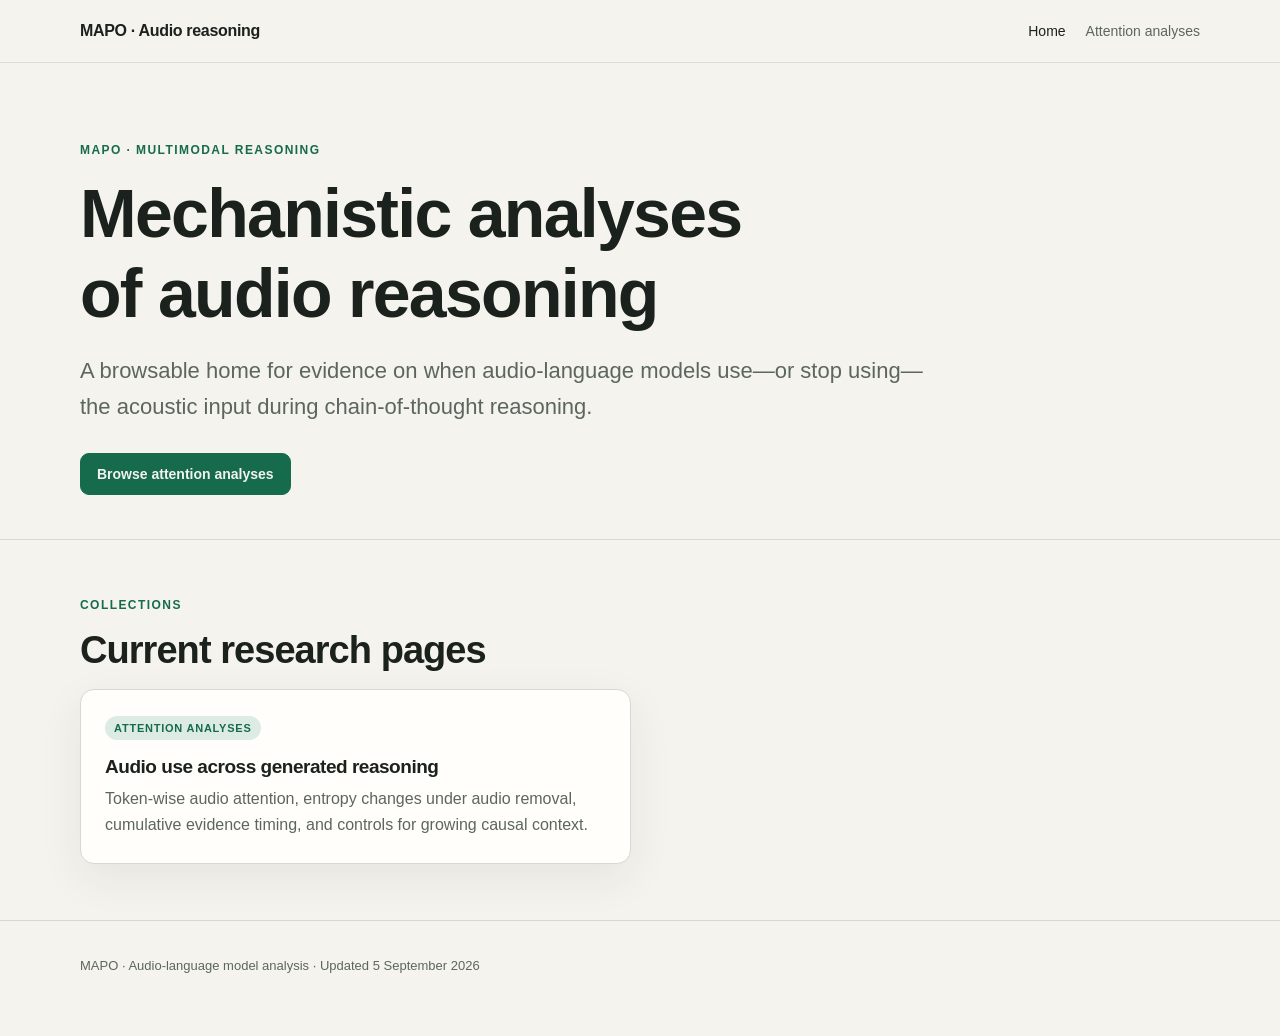
==== index.html @ 3728f75b "Publish audio attention normalization analysis" ====
<!doctype html>
<html lang="en">
<head>
  <meta charset="utf-8">
  <meta name="viewport" content="width=device-width, initial-scale=1">
  <meta name="description" content="MAPO research pages on audio attention, entropy, and modality retention in reasoning models.">
  <title>MAPO · Audio reasoning analyses</title>
  <link rel="stylesheet" href="assets/site.css">
</head>
<body>
  <nav class="site-nav" aria-label="Primary navigation">
    <div class="nav-inner">
      <a class="brand" href="index.html">MAPO · Audio reasoning</a>
      <div class="nav-links">
        <a href="index.html" aria-current="page">Home</a>
        <a href="attention/">Attention analyses</a>
      </div>
    </div>
  </nav>
  <main>
    <header class="hero">
      <div class="container">
        <p class="eyebrow">MAPO · Multimodal reasoning</p>
        <h1>Mechanistic analyses of audio reasoning</h1>
        <p class="lede">A browsable home for evidence on when audio-language models use—or stop using—the acoustic input during chain-of-thought reasoning.</p>
        <div class="button-row"><a class="button primary" href="attention/">Browse attention analyses</a></div>
      </div>
    </header>
    <section class="section">
      <div class="container">
        <p class="eyebrow">Collections</p>
        <h2>Current research pages</h2>
        <div class="card-grid">
          <a class="card card-link" href="attention/">
            <span class="tag green">Attention analyses</span>
            <h3>Audio use across generated reasoning</h3>
            <p>Token-wise audio attention, entropy changes under audio removal, cumulative evidence timing, and controls for growing causal context.</p>
          </a>
        </div>
      </div>
    </section>
  </main>
  <footer class="site-footer"><div class="container">MAPO · Audio-language model analysis · Updated 5 September 2026</div></footer>
</body>
</html>
---- assets/site.css ----
:root {
  color-scheme: light;
  --bg: #f4f3ee;
  --surface: #fffefa;
  --surface-2: #e9ebe5;
  --text: #1b211d;
  --muted: #5c665f;
  --border: #d6d9d3;
  --accent: #176b4d;
  --accent-soft: #dcece4;
  --blue: #245d91;
  --blue-soft: #dce9f5;
  --amber: #8a5a00;
  --amber-soft: #f4e9cc;
  --shadow: 0 14px 45px rgba(42, 45, 39, 0.07);
}

@media (prefers-color-scheme: dark) {
  :root {
    color-scheme: dark;
    --bg: #121512;
    --surface: #191d1a;
    --surface-2: #242a25;
    --text: #edf1ed;
    --muted: #aab5ac;
    --border: #343c36;
    --accent: #6ac79e;
    --accent-soft: #183c2c;
    --blue: #81b8e8;
    --blue-soft: #1a3349;
    --amber: #edbd66;
    --amber-soft: #493817;
    --shadow: 0 14px 45px rgba(0, 0, 0, 0.2);
  }
}

* { box-sizing: border-box; }
html { scroll-behavior: smooth; scroll-padding-top: 84px; }
body {
  margin: 0;
  background: var(--bg);
  color: var(--text);
  font: 16px/1.64 ui-sans-serif, -apple-system, BlinkMacSystemFont, "Segoe UI", sans-serif;
  -webkit-font-smoothing: antialiased;
}
a { color: var(--accent); }
a:hover { text-decoration-thickness: 2px; }
.site-nav {
  position: sticky;
  top: 0;
  z-index: 20;
  border-bottom: 1px solid color-mix(in srgb, var(--border) 80%, transparent);
  background: color-mix(in srgb, var(--bg) 88%, transparent);
  backdrop-filter: blur(14px);
}
.nav-inner {
  width: min(1120px, calc(100% - 40px));
  min-height: 62px;
  margin: auto;
  display: flex;
  align-items: center;
  gap: 24px;
}
.brand { margin-right: auto; color: var(--text); font-weight: 730; letter-spacing: -0.02em; text-decoration: none; }
.nav-links { display: flex; gap: 20px; }
.nav-links a { color: var(--muted); font-size: 14px; text-decoration: none; }
.nav-links a:hover, .nav-links a[aria-current="page"] { color: var(--text); }
.container { width: min(1120px, calc(100% - 40px)); margin: auto; }
.hero { padding: 78px 0 44px; border-bottom: 1px solid var(--border); }
.report-hero h1 { max-width: 1040px; }
.eyebrow { margin: 0 0 12px; color: var(--accent); font-size: 12px; font-weight: 760; letter-spacing: 0.12em; text-transform: uppercase; }
h1, h2, h3 { line-height: 1.18; letter-spacing: -0.025em; text-wrap: balance; }
h1 { max-width: 900px; margin: 0; font-size: clamp(36px, 6vw, 68px); }
h2 { margin: 0 0 16px; font-size: clamp(27px, 3vw, 38px); }
h3 { margin: 0 0 8px; font-size: 19px; }
.lede { max-width: 850px; margin: 20px 0 0; color: var(--muted); font-size: clamp(18px, 2vw, 22px); }
.button-row { display: flex; flex-wrap: wrap; gap: 10px; margin-top: 28px; }
.button { display: inline-flex; align-items: center; min-height: 42px; padding: 0 16px; border: 1px solid var(--border); border-radius: 9px; background: var(--surface); color: var(--text); font-size: 14px; font-weight: 680; text-decoration: none; }
.button.primary { border-color: var(--accent); background: var(--accent); color: var(--bg); }
.section { padding: 56px 0; border-bottom: 1px solid var(--border); }
article > .section { padding-left: 0; padding-right: 0; }
.card-grid { display: grid; grid-template-columns: repeat(2, minmax(0, 1fr)); gap: 18px; }
.card { min-width: 0; padding: 24px; border: 1px solid var(--border); border-radius: 14px; background: var(--surface); box-shadow: var(--shadow); }
.card p { margin: 8px 0 0; color: var(--muted); }
.card .tag { margin-bottom: 16px; }
.card .item-meta { margin-top: 18px; font-size: 12px; }
.card-link { display: block; color: inherit; text-decoration: none; }
.card-link:hover { border-color: var(--accent); transform: translateY(-1px); }
.tag { display: inline-flex; padding: 3px 9px; border-radius: 999px; background: var(--surface-2); color: var(--muted); font-size: 11px; font-weight: 760; letter-spacing: 0.07em; text-transform: uppercase; }
.tag.green { background: var(--accent-soft); color: var(--accent); }
.stat-grid { display: grid; grid-template-columns: repeat(4, 1fr); gap: 12px; margin: 24px 0; }
.stat { padding: 19px; border: 1px solid var(--border); border-radius: 12px; background: var(--surface); }
.stat strong { display: block; font-size: 24px; font-variant-numeric: tabular-nums; }
.stat span { display: block; margin-top: 4px; color: var(--muted); font-size: 13px; }
.callout { margin: 22px 0; padding: 18px 20px; border-left: 4px solid var(--accent); border-radius: 0 10px 10px 0; background: var(--accent-soft); }
.callout.amber { border-color: var(--amber); background: var(--amber-soft); }
.callout p { margin: 5px 0 0; }
.prose { max-width: 860px; }
.prose p { margin: 0 0 18px; }
.prose li + li { margin-top: 8px; }
.split { display: grid; grid-template-columns: 220px minmax(0, 860px); gap: 40px; align-items: start; }
.toc { position: sticky; top: 88px; padding: 16px; border-left: 2px solid var(--border); }
.toc strong { display: block; margin-bottom: 9px; font-size: 12px; letter-spacing: .08em; text-transform: uppercase; }
.toc a { display: block; padding: 4px 0; color: var(--muted); font-size: 13px; text-decoration: none; }
.toc a:hover { color: var(--text); }
.table-wrap { overflow-x: auto; margin: 22px 0; border: 1px solid var(--border); border-radius: 12px; }
table { width: 100%; border-collapse: collapse; background: var(--surface); font-size: 14px; }
caption { padding: 12px 14px; color: var(--muted); font-size: 13px; text-align: left; caption-side: bottom; }
th, td { padding: 12px 14px; border-bottom: 1px solid var(--border); text-align: left; vertical-align: top; }
tr:last-child td { border-bottom: 0; }
th { color: var(--muted); font-size: 11px; letter-spacing: .07em; text-transform: uppercase; }
.analysis-figure { margin: 30px 0 38px; }
.analysis-figure img { display: block; width: 100%; height: auto; border: 1px solid var(--border); border-radius: 12px; background: white; }
.analysis-figure a { display: block; }
.analysis-figure figcaption { margin-top: 11px; color: var(--muted); font-size: 13px; }
.compact-figure img { max-height: 720px; object-fit: contain; }
.steps { list-style: none; margin: 24px 0; padding: 0; counter-reset: step; }
.steps li { position: relative; margin: 0 0 14px; padding: 18px 20px 18px 64px; border: 1px solid var(--border); border-radius: 12px; background: var(--surface); }
.steps li::before { counter-increment: step; content: counter(step); position: absolute; top: 17px; left: 18px; width: 28px; height: 28px; display: grid; place-items: center; border-radius: 50%; background: var(--accent-soft); color: var(--accent); font-weight: 800; }
.steps strong { display: block; margin-bottom: 4px; }
.steps p { margin: 0; color: var(--muted); }
code { font-family: ui-monospace, "SFMono-Regular", Consolas, monospace; font-size: .88em; overflow-wrap: anywhere; }
.equation { overflow-x: auto; margin: 14px 0 20px; padding: 16px 18px; border-radius: 9px; background: var(--surface-2); }
.equation mjx-container[display="true"] { margin: 0 !important; }
mjx-container { max-width: 100%; }
details { margin: 16px 0; padding: 16px 18px; border: 1px solid var(--border); border-radius: 10px; background: var(--surface); }
summary { cursor: pointer; font-weight: 720; }
.site-footer { padding: 34px 0 60px; color: var(--muted); font-size: 13px; }

@media (max-width: 850px) {
  .stat-grid { grid-template-columns: repeat(2, 1fr); }
  .split { grid-template-columns: 1fr; }
  .toc { position: static; display: none; }
}
@media (max-width: 620px) {
  .nav-inner, .container { width: min(100% - 28px, 1120px); }
  .nav-links { gap: 12px; }
  .brand { font-size: 14px; }
  .hero { padding-top: 48px; }
  .card-grid, .stat-grid { grid-template-columns: 1fr; }
  .card { padding: 20px; }
  th, td { padding: 10px 11px; }
}
@media print {
  .site-nav, .toc, .button-row { display: none; }
  body { background: white; color: black; }
  .container { width: 100%; }
  .hero { padding-top: 0; }
  .card, .stat, details { box-shadow: none; break-inside: avoid; }
}
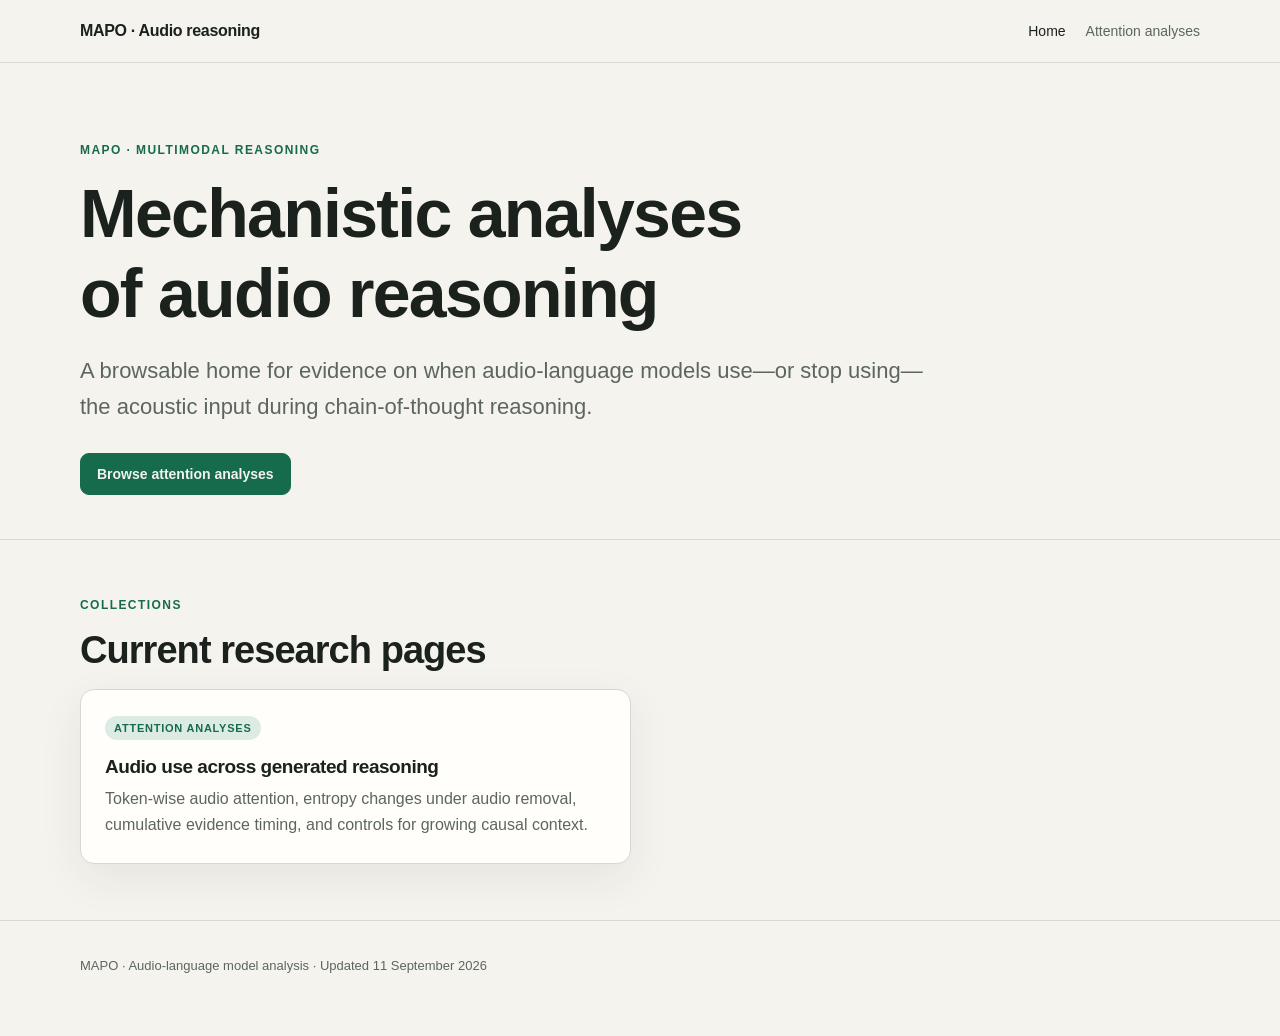
==== commit 9a8a00f9: "Publish MAPO Training Effects attention and entropy report" ====
--- a/index.html
+++ b/index.html
@@ -40,6 +40,6 @@
       </div>
     </section>
   </main>
-  <footer class="site-footer"><div class="container">MAPO · Audio-language model analysis · Updated 5 September 2026</div></footer>
+  <footer class="site-footer"><div class="container">MAPO · Audio-language model analysis · Updated 11 September 2026</div></footer>
 </body>
 </html>
--- a/assets/site.css
+++ b/assets/site.css
@@ -65,6 +65,12 @@
 .nav-links { display: flex; gap: 20px; }
 .nav-links a { color: var(--muted); font-size: 14px; text-decoration: none; }
 .nav-links a:hover, .nav-links a[aria-current="page"] { color: var(--text); }
+.analysis-tabs { border-bottom: 1px solid var(--border); background: var(--surface); }
+.analysis-tabs .container { display: flex; flex-wrap: wrap; gap: 4px 22px; padding-top: 10px; padding-bottom: 10px; }
+.analysis-tabs a { padding: 6px 0; color: var(--muted); font-size: 13px; text-decoration: none; }
+.analysis-tabs a[aria-current="page"] { color: var(--accent); font-weight: 750; box-shadow: inset 0 -2px var(--accent); }
+.section-links { display: flex; flex-wrap: wrap; gap: 9px 20px; margin-top: 24px; font-size: 14px; }
+.metric-table td:not(:first-child) { font-variant-numeric: tabular-nums; white-space: nowrap; }
 .container { width: min(1120px, calc(100% - 40px)); margin: auto; }
 .hero { padding: 78px 0 44px; border-bottom: 1px solid var(--border); }
 .report-hero h1 { max-width: 1040px; }
@@ -112,6 +118,7 @@
 .analysis-figure { margin: 30px 0 38px; }
 .analysis-figure img { display: block; width: 100%; height: auto; border: 1px solid var(--border); border-radius: 12px; background: white; }
 .analysis-figure a { display: block; }
+.analysis-figure figcaption a { display: inline; }
 .analysis-figure figcaption { margin-top: 11px; color: var(--muted); font-size: 13px; }
 .compact-figure img { max-height: 720px; object-fit: contain; }
 .steps { list-style: none; margin: 24px 0; padding: 0; counter-reset: step; }
@@ -125,6 +132,12 @@
 mjx-container { max-width: 100%; }
 details { margin: 16px 0; padding: 16px 18px; border: 1px solid var(--border); border-radius: 10px; background: var(--surface); }
 summary { cursor: pointer; font-weight: 720; }
+.trace-card { margin: 30px 0 46px; padding: 22px; border: 1px solid var(--border); border-radius: 14px; background: var(--surface); box-shadow: var(--shadow); }
+.trace-heading { display: flex; align-items: flex-start; justify-content: space-between; gap: 18px; }
+.trace-heading h3 { margin-top: 9px; overflow-wrap: anywhere; }
+.score-pill { flex: 0 0 auto; padding: 6px 10px; border-radius: 999px; background: var(--blue-soft); color: var(--blue); font-variant-numeric: tabular-nums; }
+.trace-text { margin-top: 14px; color: var(--muted); font: 13px/1.6 ui-monospace, "SFMono-Regular", Consolas, monospace; }
+.item-meta { color: var(--muted); font-size: 12px; }
 .site-footer { padding: 34px 0 60px; color: var(--muted); font-size: 13px; }
 
 @media (max-width: 850px) {
@@ -134,6 +147,7 @@
 }
 @media (max-width: 620px) {
   .nav-inner, .container { width: min(100% - 28px, 1120px); }
+  .nav-inner { flex-wrap: wrap; gap: 6px 20px; padding-top: 10px; padding-bottom: 10px; }
   .nav-links { gap: 12px; }
   .brand { font-size: 14px; }
   .hero { padding-top: 48px; }
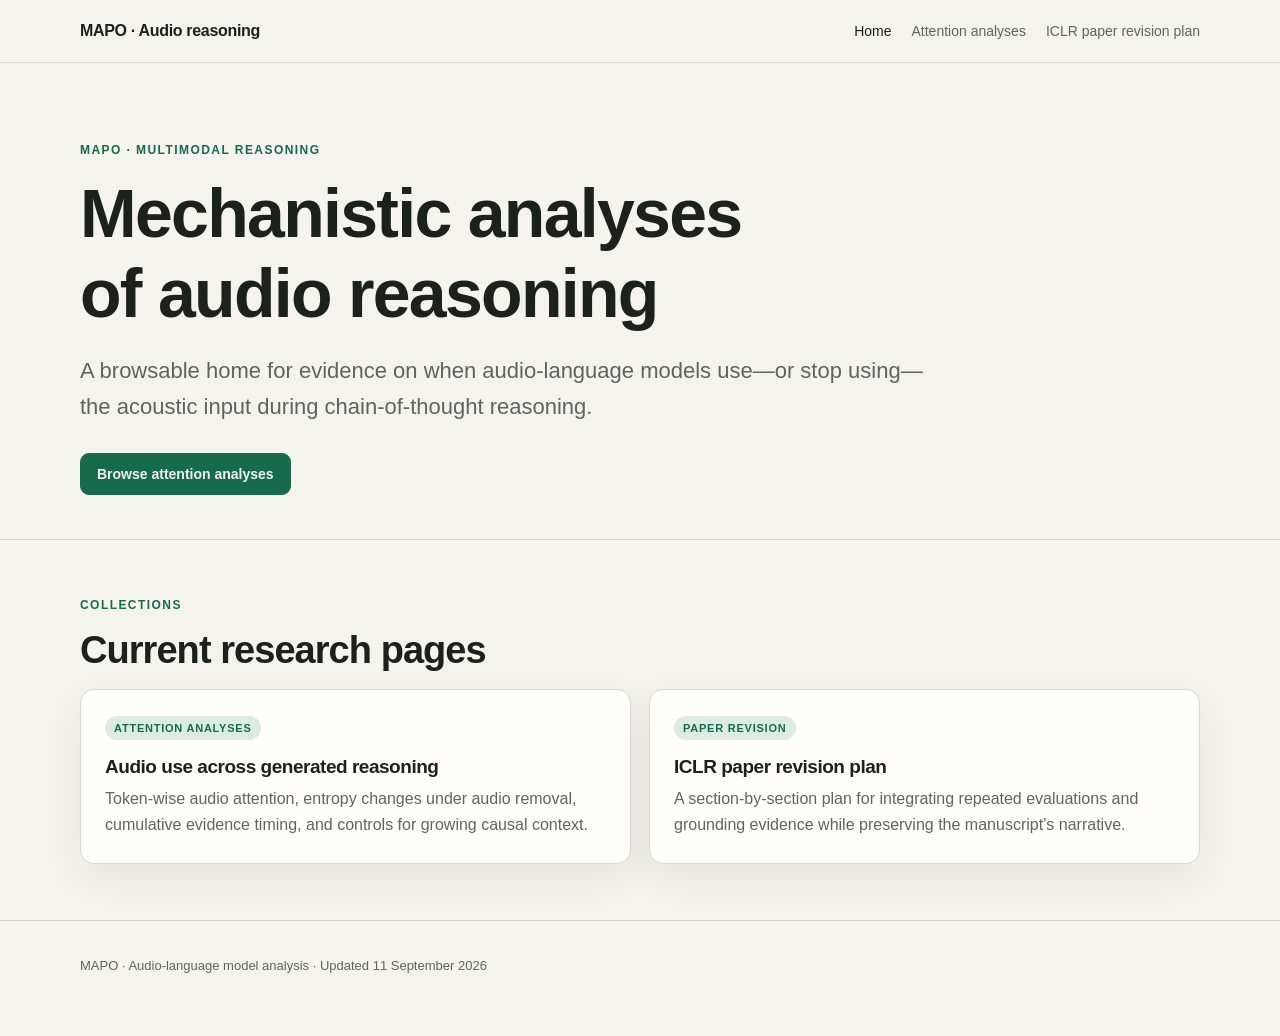
==== commit de8a030f: "Add ICLR paper revision plan and evidence previews" ====
--- a/index.html
+++ b/index.html
@@ -14,6 +14,7 @@
       <div class="nav-links">
         <a href="index.html" aria-current="page">Home</a>
         <a href="attention/">Attention analyses</a>
+        <a href="paper/iclr-revision-plan.html">ICLR paper revision plan</a>
       </div>
     </div>
   </nav>
@@ -36,6 +37,11 @@
             <h3>Audio use across generated reasoning</h3>
             <p>Token-wise audio attention, entropy changes under audio removal, cumulative evidence timing, and controls for growing causal context.</p>
           </a>
+          <a class="card card-link" href="paper/iclr-revision-plan.html">
+            <span class="tag green">Paper revision</span>
+            <h3>ICLR paper revision plan</h3>
+            <p>A section-by-section plan for integrating repeated evaluations and grounding evidence while preserving the manuscript’s narrative.</p>
+          </a>
         </div>
       </div>
     </section>
--- a/assets/site.css
+++ b/assets/site.css
@@ -62,7 +62,7 @@
   gap: 24px;
 }
 .brand { margin-right: auto; color: var(--text); font-weight: 730; letter-spacing: -0.02em; text-decoration: none; }
-.nav-links { display: flex; gap: 20px; }
+.nav-links { display: flex; flex-wrap: wrap; gap: 20px; }
 .nav-links a { color: var(--muted); font-size: 14px; text-decoration: none; }
 .nav-links a:hover, .nav-links a[aria-current="page"] { color: var(--text); }
 .analysis-tabs { border-bottom: 1px solid var(--border); background: var(--surface); }
